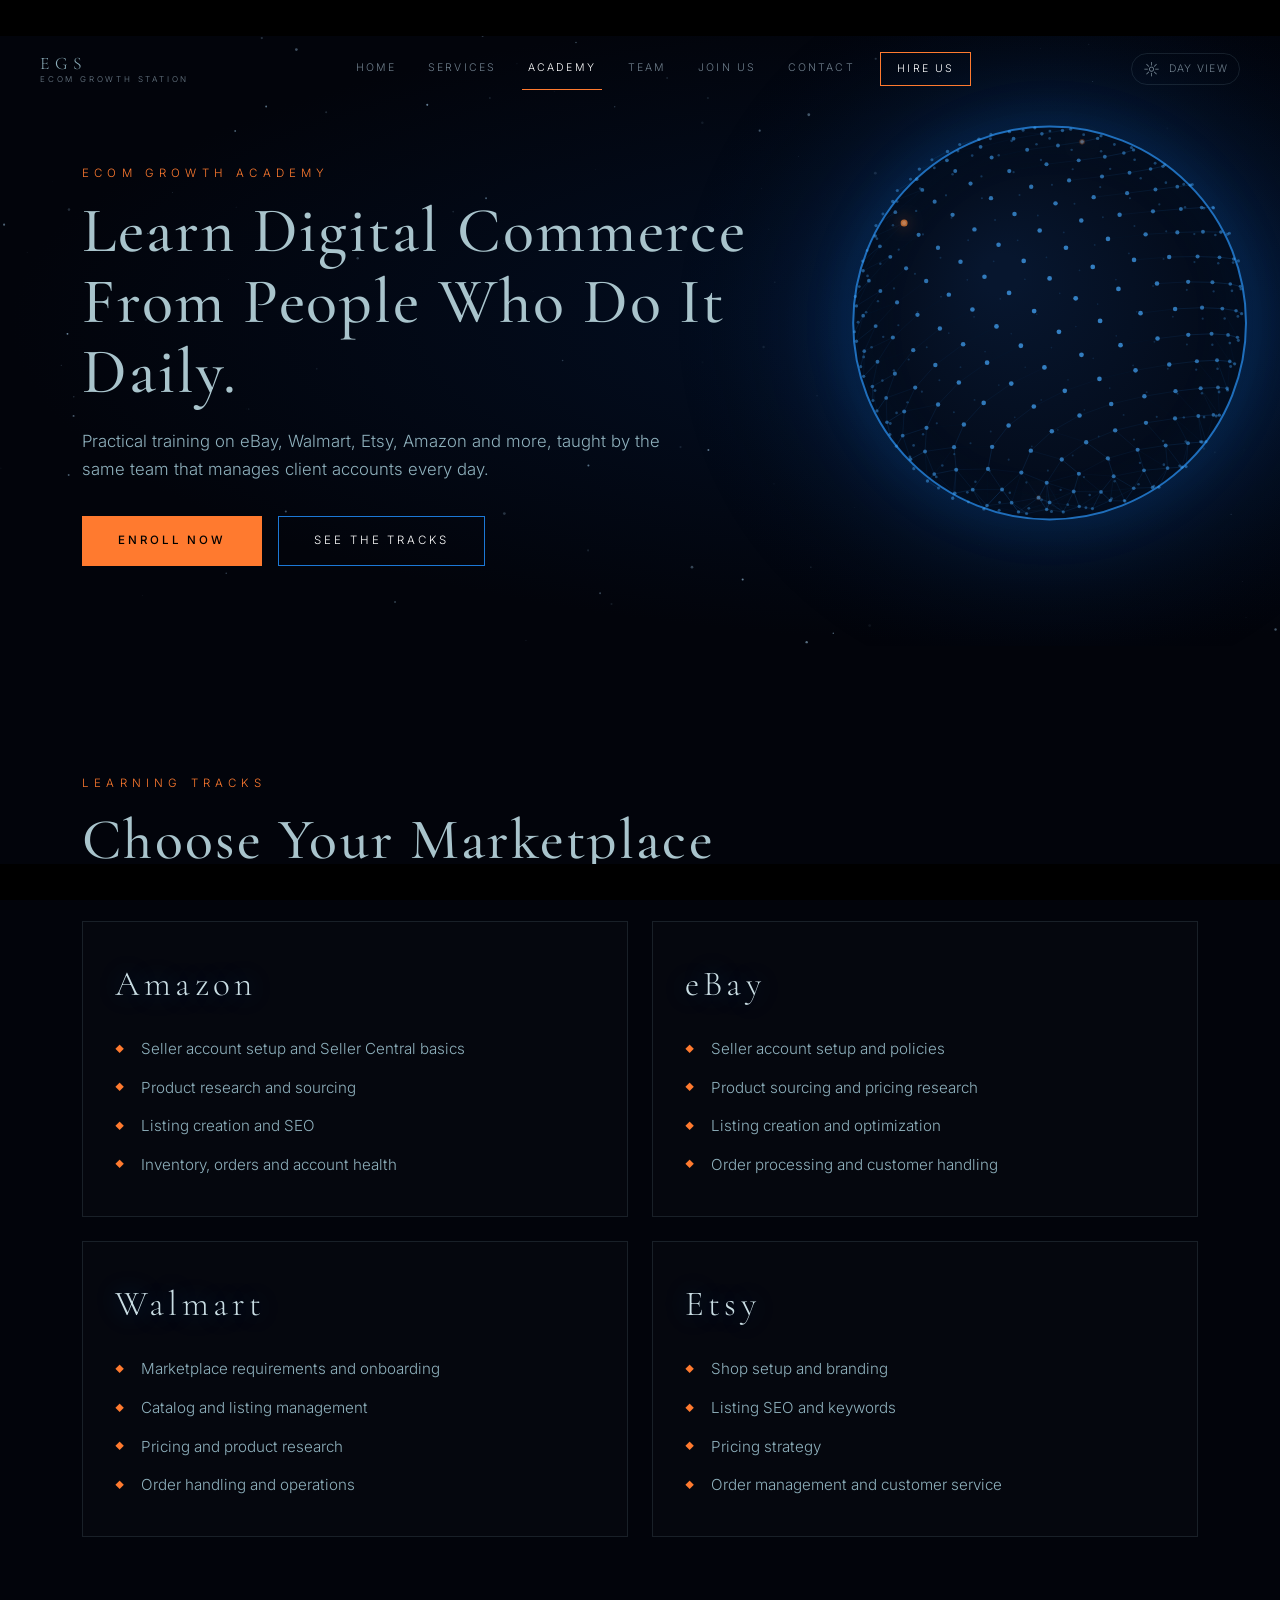
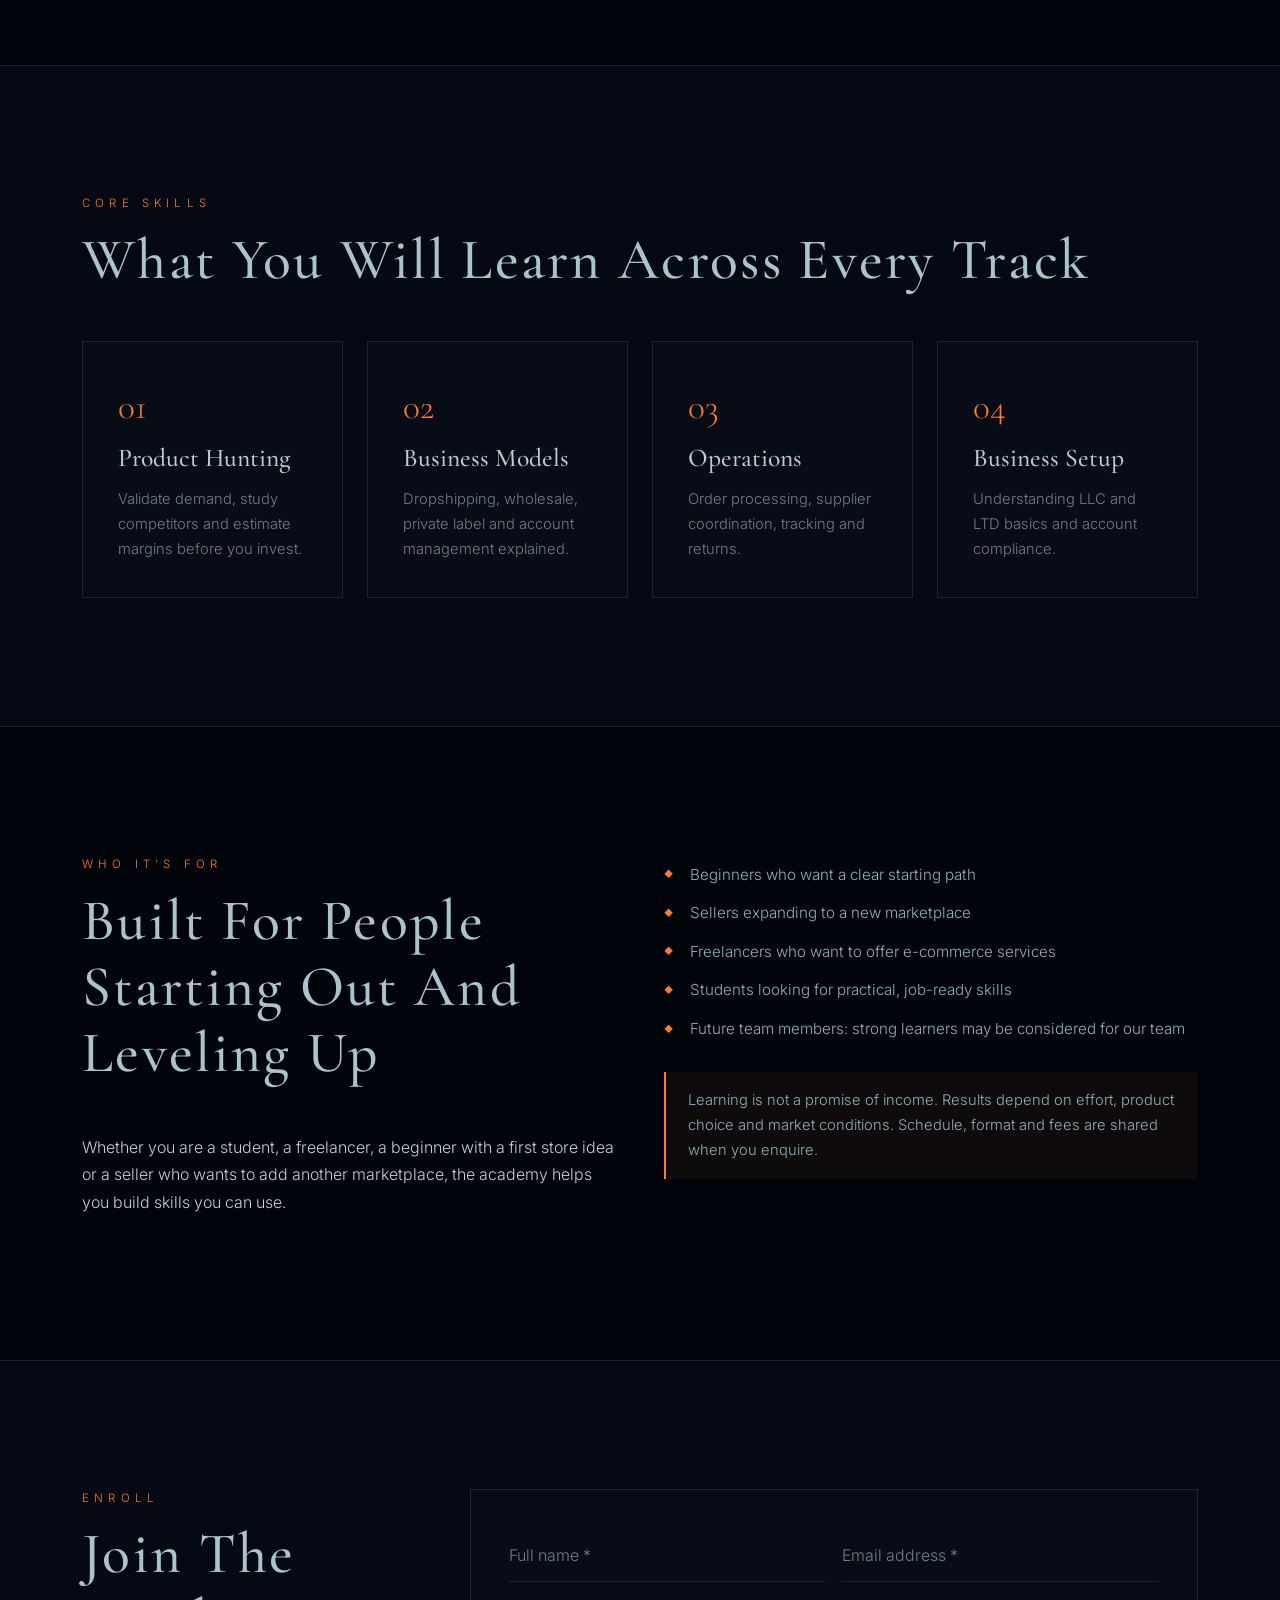
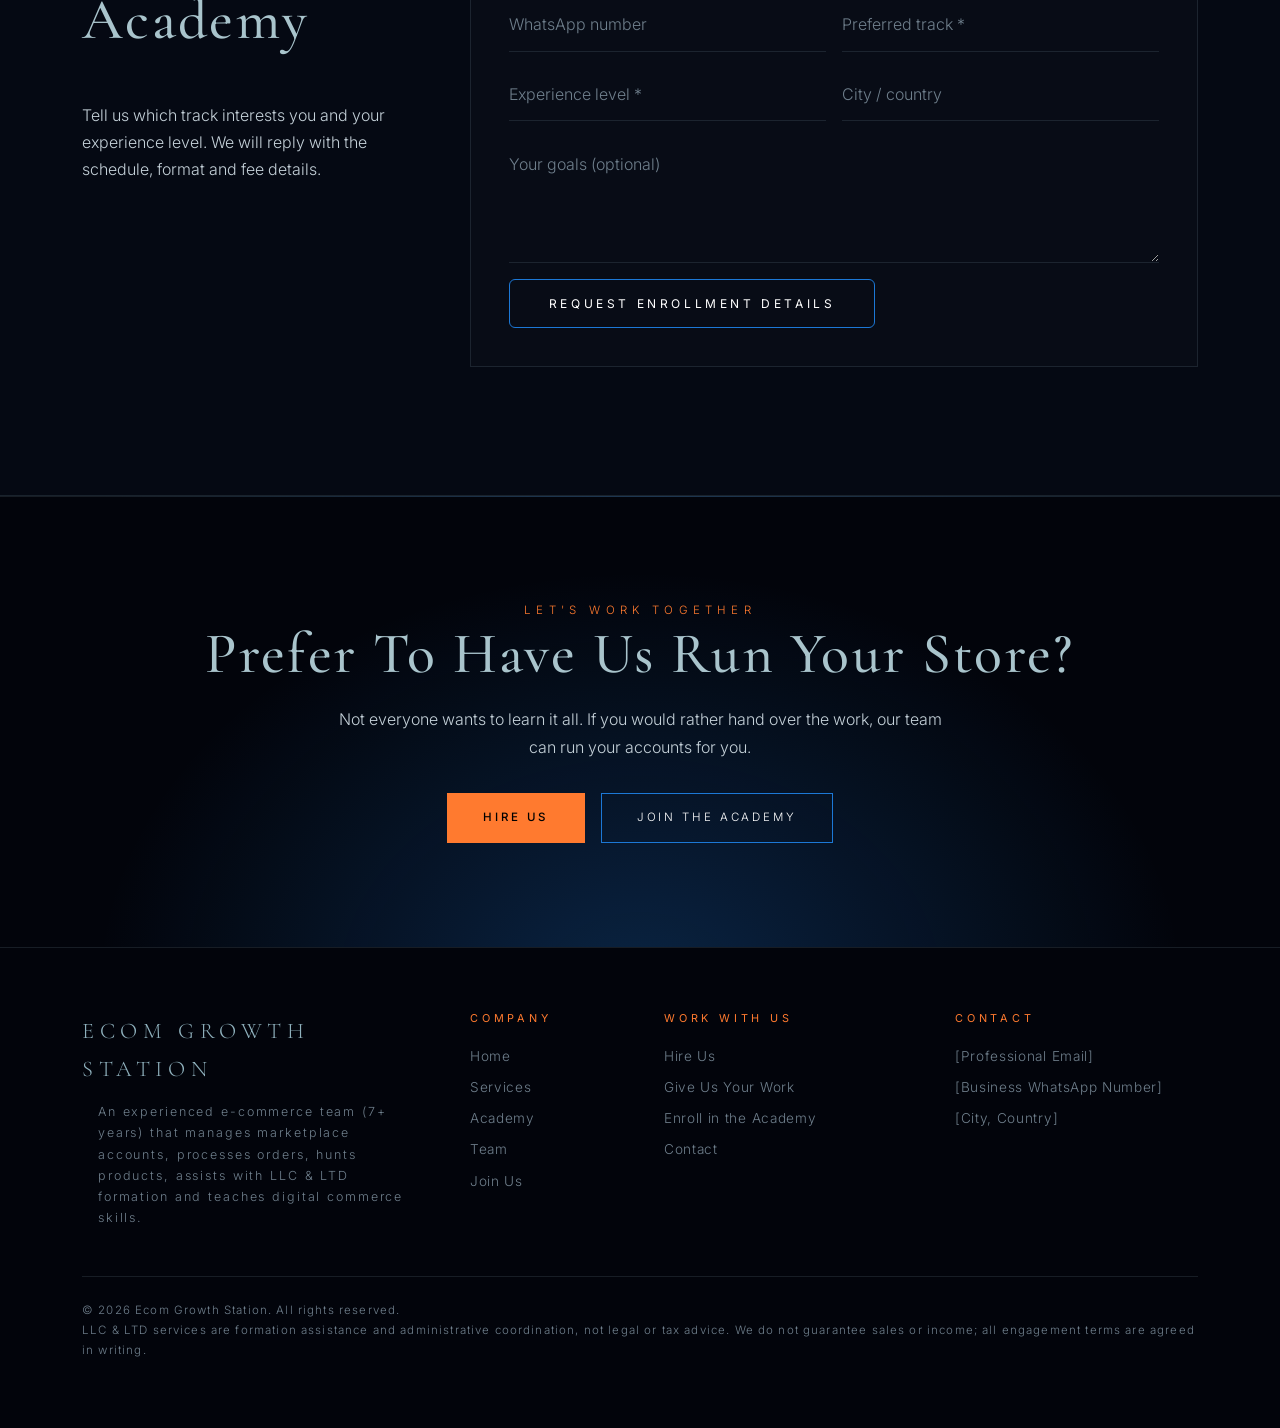
==== academy.html @ d826f60e "Initial commit Co-authored-by: Copilot <223556219+Copilot@users.noreply.github.com>" ====
<!DOCTYPE html>
<html lang="en" data-theme="dark">
<head>
  <meta charset="UTF-8">
  <meta name="viewport" content="width=device-width, initial-scale=1">
  <title>Academy | Learn E-Commerce Skills | Ecom Growth Station</title>
  <meta name="description" content="Learn digital commerce skills for Amazon, eBay, Walmart and Etsy from practitioners with 7+ years of experience.">
  <script>try{if(localStorage.getItem('egs-theme')==='light')document.documentElement.setAttribute('data-theme','light')}catch(e){}</script>
  <link rel="preconnect" href="https://fonts.googleapis.com">
  <link rel="preconnect" href="https://fonts.gstatic.com" crossorigin>
  <link href="https://fonts.googleapis.com/css2?family=Cormorant+Garamond:ital,wght@0,400;0,500;0,600;1,400&family=Inter:wght@300;400;500&display=swap" rel="stylesheet">
  <link href="vendor/bootstrap.min.css" rel="stylesheet">
  <link href="css/style.css" rel="stylesheet">
</head>
<body>
<div class="bar bar-top"></div>
<div class="bar bar-bottom"></div>
<div class="scroll-progress" id="scrollProgress"></div>
<header class="site-nav" id="siteNav">
  <a href="index.html" class="nav-logo">EGS<small>Ecom Growth Station</small></a>
  <ul class="nav-links" id="navLinks"><li><a href="index.html">Home</a></li><li><a href="services.html">Services</a></li><li><a href="academy.html" class="active">Academy</a></li><li><a href="team.html">Team</a></li><li><a href="join.html">Join Us</a></li><li><a href="contact.html">Contact</a></li><li><a href="hire.html" class="nav-cta">Hire Us</a></li></ul>
  <button class="theme-toggle" id="themeToggle" type="button" aria-pressed="false" aria-label="Switch to day view"><span class="theme-icon">&#9788;</span><span class="theme-label">Day view</span></button>
  <button class="nav-toggle" id="navToggle" type="button" aria-label="Menu"><span></span><span></span></button>
</header>
<section class="page-hero">
  <canvas id="orbCanvas" data-x="0.82" data-y="0.5"></canvas>
  <div class="container">
    <p class="eyebrow">Ecom Growth Academy</p>
    <h1>Learn Digital Commerce From People Who Do It Daily.</h1>
    <p class="lead">Practical training on eBay, Walmart, Etsy, Amazon and more, taught by the same team that manages client accounts every day.</p>
    <div class="cta-row"><a href="#enroll" class="btn-solid">Enroll Now</a><a href="#tracks" class="btn-ghost">See The Tracks</a></div>
  </div>
</section>

<section class="section" id="tracks">
  <div class="container">
    <p class="eyebrow reveal">Learning Tracks</p><h2 class="section-title reveal">Choose Your Marketplace</h2>
    <div class="row g-4">
      <div class="col-md-6 reveal"><div class="track"><div class="wordmark">Amazon</div><ul class="tick-list"><li>Seller account setup and Seller Central basics</li><li>Product research and sourcing</li><li>Listing creation and SEO</li><li>Inventory, orders and account health</li></ul></div></div>
      <div class="col-md-6 reveal"><div class="track"><div class="wordmark">eBay</div><ul class="tick-list"><li>Seller account setup and policies</li><li>Product sourcing and pricing research</li><li>Listing creation and optimization</li><li>Order processing and customer handling</li></ul></div></div>
      <div class="col-md-6 reveal"><div class="track"><div class="wordmark">Walmart</div><ul class="tick-list"><li>Marketplace requirements and onboarding</li><li>Catalog and listing management</li><li>Pricing and product research</li><li>Order handling and operations</li></ul></div></div>
      <div class="col-md-6 reveal"><div class="track"><div class="wordmark">Etsy</div><ul class="tick-list"><li>Shop setup and branding</li><li>Listing SEO and keywords</li><li>Pricing strategy</li><li>Order management and customer service</li></ul></div></div>
    </div>
  </div>
</section>

<section class="section section-alt" id="skills">
  <div class="container">
    <p class="eyebrow reveal">Core Skills</p><h2 class="section-title reveal">What You Will Learn Across Every Track</h2>
    <div class="row g-4">
      <div class="col-md-6 col-lg-3 reveal"><div class="service"><div class="num">01</div><h3>Product Hunting</h3><p>Validate demand, study competitors and estimate margins before you invest.</p></div></div>
      <div class="col-md-6 col-lg-3 reveal"><div class="service"><div class="num">02</div><h3>Business Models</h3><p>Dropshipping, wholesale, private label and account management explained.</p></div></div>
      <div class="col-md-6 col-lg-3 reveal"><div class="service"><div class="num">03</div><h3>Operations</h3><p>Order processing, supplier coordination, tracking and returns.</p></div></div>
      <div class="col-md-6 col-lg-3 reveal"><div class="service"><div class="num">04</div><h3>Business Setup</h3><p>Understanding LLC and LTD basics and account compliance.</p></div></div>
    </div>
  </div>
</section>

<section class="section" id="who">
  <div class="container">
    <div class="row g-5">
      <div class="col-lg-6 reveal">
        <p class="eyebrow">Who It's For</p>
        <h2 class="section-title">Built For People Starting Out And Leveling Up</h2>
        <p>Whether you are a student, a freelancer, a beginner with a first store idea or a seller who wants to add another marketplace, the academy helps you build skills you can use.</p>
      </div>
      <div class="col-lg-6 reveal"><ul class="tick-list"><li>Beginners who want a clear starting path</li><li>Sellers expanding to a new marketplace</li><li>Freelancers who want to offer e-commerce services</li><li>Students looking for practical, job-ready skills</li><li>Future team members: strong learners may be considered for our team</li></ul>
      <div class="callout mt-4">Learning is not a promise of income. Results depend on effort, product choice and market conditions. Schedule, format and fees are shared when you enquire.</div></div>
    </div>
  </div>
</section>

<section class="section section-alt" id="enroll">
  <div class="container">
    <div class="row g-5">
      <div class="col-lg-4 reveal">
        <p class="eyebrow">Enroll</p>
        <h2 class="section-title">Join The Academy</h2>
        <p>Tell us which track interests you and your experience level. We will reply with the schedule, format and fee details.</p>
      </div>
      <div class="col-lg-8">
        <form id="enrollForm" class="form-card reveal" data-subject="Academy enrollment enquiry" novalidate>
  <div class="row g-3"><div class="col-md-6"><input name="name" data-label="Full name" type="text" class="form-control" placeholder="Full name *" required></div><div class="col-md-6"><input name="email" data-label="Email address" type="email" class="form-control" placeholder="Email address *" required></div><div class="col-md-6"><input name="whatsapp" data-label="WhatsApp number" type="text" class="form-control" placeholder="WhatsApp number"></div><div class="col-md-6"><select name="track" data-label="Preferred track" class="form-control" required><option value="">Preferred track *</option><option>Amazon</option><option>eBay</option><option>Walmart</option><option>Etsy</option><option>Multiple marketplaces</option><option>Not sure yet</option></select></div><div class="col-md-6"><select name="level" data-label="Experience level" class="form-control" required><option value="">Experience level *</option><option>Complete beginner</option><option>Some experience</option><option>Active seller</option></select></div><div class="col-md-6"><input name="city" data-label="City / country" type="text" class="form-control" placeholder="City / country"></div><div class="col-12"><textarea name="message" data-label="Your goals (optional)" rows="4" class="form-control" placeholder="Your goals (optional)"></textarea></div>
    <div class="col-12"><button type="submit" class="btn btn-glow">Request Enrollment Details</button><span class="form-status"></span></div>
  </div>
</form>
      </div>
    </div>
  </div>
</section>
<section class="cta-band">
  <div class="container reveal">
    <p class="eyebrow">Let's Work Together</p>
    <h2 class="section-title">Prefer To Have Us Run Your Store?</h2>
    <p>Not everyone wants to learn it all. If you would rather hand over the work, our team can run your accounts for you.</p>
    <div class="cta-row"><a href="hire.html" class="btn-solid">Hire Us</a><a href="academy.html" class="btn-ghost">Join the Academy</a></div>
  </div>
</section>
<footer class="site-footer">
  <div class="container">
    <div class="row g-5">
      <div class="col-lg-4">
        <div class="footer-brand">Ecom Growth Station</div>
        <p>An experienced e-commerce team (7+ years) that manages marketplace accounts, processes orders, hunts products, assists with LLC &amp; LTD formation and teaches digital commerce skills.</p>
      </div>
      <div class="col-6 col-lg-2"><h5>Company</h5><ul>
        <li><a href="index.html">Home</a></li><li><a href="services.html">Services</a></li><li><a href="academy.html">Academy</a></li><li><a href="team.html">Team</a></li><li><a href="join.html">Join Us</a></li></ul></div>
      <div class="col-6 col-lg-3"><h5>Work With Us</h5><ul>
        <li><a href="hire.html">Hire Us</a></li><li><a href="hire.html#task">Give Us Your Work</a></li><li><a href="academy.html#enroll">Enroll in the Academy</a></li><li><a href="contact.html">Contact</a></li></ul></div>
      <div class="col-lg-3"><h5>Contact</h5><ul>
        <li>[Professional Email]</li><li>[Business WhatsApp Number]</li><li>[City, Country]</li></ul></div>
    </div>
    <div class="footer-bottom">&copy; <span class="js-year"></span> Ecom Growth Station. All rights reserved.<br>
    LLC &amp; LTD services are formation assistance and administrative coordination, not legal or tax advice. We do not guarantee sales or income; all engagement terms are agreed in writing.</div>
  </div>
</footer>
<script src="vendor/bootstrap.bundle.min.js"></script>
<script src="js/main.js"></script>
</body>
</html>
---- css/style.css ----
:root{
  --bg:#02040b;
  --bg-alt:#050913;
  --ink:#8fb1bd;
  --ink-soft:#6f7f8c;
  --text:#c4d0d8;
  --blue:#1c78d6;
  --blue-glow:rgba(28,120,214,.45);
  --ember:#ff7a2f;
  --line:rgba(143,177,189,.15);
  --serif:'Cormorant Garamond','Times New Roman',serif;
  --sans:'Inter',system-ui,sans-serif;
}
*{box-sizing:border-box}
html{scroll-behavior:smooth}
body{background:var(--bg);color:var(--text);font-family:var(--sans);font-weight:300;line-height:1.7;overflow-x:hidden}
a{color:inherit;text-decoration:none}
::selection{background:var(--blue);color:#fff}

/* Letterbox bars */
.bar{position:fixed;left:0;right:0;height:4vh;min-height:24px;background:#000;z-index:1030;pointer-events:none}
.bar-top{top:0}.bar-bottom{bottom:0}
.scroll-progress{position:fixed;top:0;left:0;height:2px;width:0;background:linear-gradient(90deg,var(--blue),var(--ember));z-index:1040}

/* Nav */
.site-nav{position:fixed;top:4vh;left:0;right:0;z-index:1035;display:flex;justify-content:space-between;align-items:center;padding:1rem 2.5rem;transition:background .4s,backdrop-filter .4s}
.site-nav.scrolled{background:rgba(2,4,11,.75);backdrop-filter:blur(10px)}
.nav-logo{font-family:var(--serif);letter-spacing:.5em;color:var(--ink);font-size:1.1rem}
.theme-toggle{display:flex;align-items:center;gap:.45rem;background:transparent;border:1px solid var(--line);color:var(--ink-soft);padding:.4rem .7rem;border-radius:2rem;font:inherit;font-size:.65rem;letter-spacing:.12em;text-transform:uppercase;transition:.3s}
.theme-toggle:hover{border-color:var(--ember);color:#fff}
.theme-icon{font-size:1rem;line-height:1}
.nav-links{display:flex;gap:2.2rem;list-style:none;margin:0;padding:0}
.nav-links a{display:block;padding:.45rem .65rem;font-size:.72rem;letter-spacing:.3em;text-transform:uppercase;color:var(--ink-soft);transition:color .3s;position:relative}
.nav-links a::after{content:"";position:absolute;left:0;bottom:-6px;height:1px;width:0;background:var(--ember);transition:width .3s}
.nav-links a:hover,.nav-links a.active{color:#fff}
.nav-links a:hover::after,.nav-links a.active::after{width:100%}
.nav-toggle{display:none;background:none;border:0;width:32px;height:20px;position:relative}
.nav-toggle span{position:absolute;left:0;right:0;height:1px;background:var(--ink);transition:.3s}
.nav-toggle span:first-child{top:6px}.nav-toggle span:last-child{top:13px}
.nav-toggle.open span:first-child{top:9px;transform:rotate(45deg)}
.nav-toggle.open span:last-child{top:9px;transform:rotate(-45deg)}

/* Hero */
.hero{position:relative;height:100vh;min-height:620px;display:flex;align-items:center;justify-content:center;overflow:hidden;background:radial-gradient(ellipse at 50% 55%,#031026 0%,var(--bg) 70%)}
#orbCanvas{position:absolute;inset:0;width:100%;height:100%}
.hero-text{position:relative;text-align:center;z-index:2;padding:0 1rem;pointer-events:none}
.hero-name{font-family:var(--serif);font-weight:500;font-size:clamp(1.5rem,4.6vw,4.2rem);letter-spacing:.3em;margin:0 -.3em 0 0;text-transform:uppercase;color:#7fa3ae;text-shadow:0 0 30px rgba(120,180,200,.35);opacity:0;animation:fadeUp 1.8s .4s forwards}
.hero-sub{margin-top:1rem;font-size:clamp(.55rem,1vw,.85rem);letter-spacing:.5em;text-transform:uppercase;color:var(--ink-soft);opacity:0;animation:fadeUp 1.8s .9s forwards}
.hero-sub i{font-style:normal;margin:0 1em;color:#4a5865}
.hero-tag{margin-top:1.4rem;font-family:var(--serif);font-style:italic;font-size:clamp(1rem,1.8vw,1.45rem);color:var(--ink);opacity:0;animation:fadeUp 1.8s 1.1s forwards}
.hero-menu{position:absolute;bottom:calc(4vh + 3.2rem);left:0;right:0;z-index:2;display:flex;justify-content:center;gap:clamp(1.2rem,6vw,6.5rem);list-style:none;padding:0;margin:0;opacity:0;animation:fadeUp 1.8s 1.4s forwards}
.hero-menu a{font-size:.8rem;letter-spacing:.28em;text-transform:uppercase;color:#7c8791;transition:color .3s,text-shadow .3s}
.hero-menu a:hover{color:#fff;text-shadow:0 0 14px var(--blue)}
.scroll-hint{position:absolute;bottom:calc(4vh + .8rem);left:50%;transform:translateX(-50%);z-index:2;width:22px;height:36px;border:1px solid var(--ink-soft);border-radius:12px}
.scroll-hint span{position:absolute;left:50%;top:7px;width:3px;height:7px;margin-left:-1.5px;background:var(--ember);border-radius:2px;animation:wheel 1.8s infinite}
@keyframes wheel{0%{opacity:1;transform:translateY(0)}100%{opacity:0;transform:translateY(14px)}}
@keyframes fadeUp{from{opacity:0;transform:translateY(18px)}to{opacity:1;transform:none}}

/* Marquee */
.marquee{overflow:hidden;border-top:1px solid var(--line);border-bottom:1px solid var(--line);padding:1.1rem 0;background:var(--bg-alt)}
.marquee-track{display:flex;width:max-content;gap:2.5rem;animation:scrollx 32s linear infinite;font-family:var(--serif);font-size:1.5rem;letter-spacing:.3em;text-transform:uppercase;color:var(--ink-soft);white-space:nowrap}
.marquee-track i{font-style:normal;color:var(--ember);font-size:.8rem;align-self:center}
@keyframes scrollx{to{transform:translateX(-33.333%)}}

/* Sections */
.section{padding:8rem 0;position:relative}
.section-alt{background:var(--bg-alt);border-top:1px solid var(--line);border-bottom:1px solid var(--line)}
.eyebrow{font-size:.72rem;letter-spacing:.45em;text-transform:uppercase;color:var(--ember);margin-bottom:.8rem}
.section-title{font-family:var(--serif);font-weight:500;font-size:clamp(2rem,4.5vw,3.6rem);color:#a9c4cc;margin-bottom:3rem;letter-spacing:.04em;line-height:1.15}
.lead-text{font-family:var(--serif);font-size:1.6rem;color:#b9ced5;line-height:1.4;margin-bottom:1.2rem}
.note{margin-top:2.5rem;font-size:.82rem;color:var(--ink-soft);max-width:760px}

/* Reveal */
.reveal{opacity:0;transform:translateY(30px);transition:opacity .9s ease,transform .9s ease}
.reveal.in{opacity:1;transform:none}

/* Filters */
.filters{display:flex;flex-wrap:wrap;gap:.6rem 1.6rem;margin-bottom:2.5rem}
.filter{background:none;border:0;border-bottom:1px solid transparent;color:var(--ink-soft);font-size:.75rem;letter-spacing:.3em;text-transform:uppercase;padding:.3rem 0;transition:.3s}
.filter:hover{color:#fff}
.filter.active{color:#fff;border-color:var(--ember)}

/* Work cards */
.work-item{transition:opacity .4s,transform .4s}
.work-item.hide{display:none}
.card-work{cursor:pointer;position:relative;border:1px solid var(--line);overflow:hidden;background:#04070f;transition:transform .4s,box-shadow .4s,border-color .4s}
.card-work:hover{transform:translateY(-6px);border-color:rgba(28,120,214,.5);box-shadow:0 18px 50px -12px var(--blue-glow)}
.thumb{aspect-ratio:16/10;position:relative;transition:transform .8s}
.card-work:hover .thumb{transform:scale(1.06)}
.thumb::after{content:"";position:absolute;inset:0;background:linear-gradient(to top,rgba(2,4,11,.85),transparent 55%)}
.t1{background:radial-gradient(circle at 30% 30%,#ff7a2f,transparent 40%),radial-gradient(circle at 75% 70%,#1c78d6,transparent 50%),#050913}
.t2{background:conic-gradient(from 200deg at 50% 50%,#0b1d3a,#6fa8c7,#0b1d3a,#1c78d6,#0b1d3a)}
.t3{background:linear-gradient(180deg,#0a1530 0%,#1a3a5c 45%,#ff7a2f 46%,#2b1408 60%,#02040b 100%)}
.t4{background:linear-gradient(135deg,#1c78d6,#7a2cff 55%,#ff7a2f)}
.t5{background:radial-gradient(circle at 50% 60%,#ffb347,#ff5e1a 30%,transparent 55%),#0a0f1c}
.t6{background:linear-gradient(120deg,#02040b,#0f3b66 50%,#02040b),#000}
.play{position:absolute;z-index:2;top:50%;left:50%;width:54px;height:54px;margin:-27px 0 0 -27px;border:1px solid rgba(255,255,255,.6);border-radius:50%;opacity:0;transform:scale(.7);transition:.4s}
.play::after{content:"+";position:absolute;inset:0;display:flex;align-items:center;justify-content:center;color:#fff;font-size:1.6rem;font-weight:200}
.card-work:hover .play{opacity:1;transform:none}
.meta{position:absolute;z-index:3;left:0;right:0;bottom:0;padding:1.2rem 1.4rem}
.meta h3{font-family:var(--serif);font-size:1.5rem;color:#fff;margin:0}
.meta span{font-size:.68rem;letter-spacing:.3em;text-transform:uppercase;color:var(--ink)}

/* Services */
.service{padding:2.2rem;border:1px solid var(--line);height:100%;transition:.4s;background:rgba(255,255,255,.01)}
.service:hover{border-color:rgba(28,120,214,.5);background:rgba(28,120,214,.05);transform:translateY(-4px)}
.service .num{font-family:var(--serif);font-size:2.2rem;color:var(--ember)}
.service h3{font-family:var(--serif);font-size:1.6rem;color:#b9ced5;margin:.4rem 0 .8rem}
.service p{color:var(--ink-soft);font-size:.92rem;margin:0}
.tools{margin-top:5rem}
.chips{display:flex;flex-wrap:wrap;gap:.7rem}
.chips span{border:1px solid var(--line);padding:.55rem 1.3rem;font-size:.75rem;letter-spacing:.15em;color:var(--ink);border-radius:30px;transition:.3s}
.chips span:hover{border-color:var(--ember);color:#fff}

/* Platforms & models */
.platform{padding:2rem;border:1px solid var(--line);height:100%;transition:.4s;background:rgba(255,255,255,.01);text-align:center}
.platform:hover{border-color:rgba(255,122,47,.5);transform:translateY(-4px);box-shadow:0 18px 50px -16px rgba(255,122,47,.35)}
.wordmark{font-family:var(--serif);font-size:2.2rem;letter-spacing:.12em;color:#c9dde3;margin-bottom:.8rem;text-shadow:0 0 24px rgba(28,120,214,.4)}
.platform p,.model p{color:var(--ink-soft);font-size:.9rem;margin:0}
.model{padding:1.6rem 0;border-top:1px solid var(--line);height:100%}
.model h4{font-family:var(--serif);font-size:1.4rem;color:#b9ced5}

/* Process */
.step{position:relative;padding:2rem 1.6rem 1.6rem;border-left:1px solid var(--line);height:100%}
.step-num{font-family:var(--serif);font-size:3.2rem;color:var(--ember);line-height:1;display:block;margin-bottom:.6rem}
.step h3{font-family:var(--serif);font-size:1.5rem;color:#b9ced5}
.step p{color:var(--ink-soft);font-size:.9rem;margin:0}

/* Testimonials */
.quote{margin:0;padding:2rem;border:1px solid var(--line);height:100%}
.quote p{font-family:var(--serif);font-size:1.3rem;color:#b9ced5;line-height:1.5}
.quote footer{font-size:.75rem;letter-spacing:.15em;color:var(--ink-soft)}
.quote footer span{display:block;color:var(--ember);text-transform:uppercase;letter-spacing:.3em;font-size:.65rem;margin-top:.3rem}

/* About */
.portrait{aspect-ratio:4/5;max-width:380px;border:1px solid var(--line);background:radial-gradient(circle at 50% 40%,#0d3a6e,#02040b 70%);display:flex;align-items:center;justify-content:center;position:relative;margin:0 auto}
.portrait::before{content:"";position:absolute;inset:-12px 12px 12px -12px;border:1px solid rgba(255,122,47,.4);z-index:-1}
.portrait span{font-family:var(--serif);font-size:6rem;letter-spacing:.2em;color:#7fa3ae;text-shadow:0 0 30px var(--blue-glow)}
.stats{margin-top:2.5rem}
.stats strong{display:block;font-family:var(--serif);font-size:3rem;color:#fff;font-weight:500;line-height:1}
.stats strong::after{content:"+";color:var(--ember)}
.stats span{font-size:.62rem;letter-spacing:.25em;text-transform:uppercase;color:var(--ink-soft)}

/* Contact */
.contact-list{list-style:none;padding:0;margin:2rem 0 0}
.contact-list li{padding:.9rem 0;border-bottom:1px solid var(--line);display:flex;justify-content:space-between;gap:1rem}
.contact-list span{font-size:.7rem;letter-spacing:.3em;text-transform:uppercase;color:var(--ink-soft)}
.contact-list a{color:var(--text);transition:color .3s}
.contact-list a:hover{color:var(--ember)}
.form-control{background:transparent;border:0;border-bottom:1px solid var(--line);border-radius:0;color:#fff;padding:.9rem 0;font-weight:300}
.form-control:focus{background:transparent;color:#fff;box-shadow:none;border-color:var(--blue)}
.form-control::placeholder{color:var(--ink-soft)}
select.form-control option{background:#050913;color:#fff}
.form-control.is-invalid{border-color:#e5484d;background-image:none}
.btn-glow{background:transparent;border:1px solid var(--blue);color:#fff;padding:.9rem 2.4rem;letter-spacing:.3em;text-transform:uppercase;font-size:.75rem;transition:.4s}
.btn-glow:hover{background:var(--blue);box-shadow:0 0 30px var(--blue-glow);color:#fff}
.form-status{margin-left:1.2rem;font-size:.85rem;color:var(--ink)}

.site-footer{padding:3rem 0 calc(4vh + 2rem);text-align:center;border-top:1px solid var(--line);color:var(--ink-soft);font-size:.78rem;letter-spacing:.15em}
.site-footer p{margin:0 auto;padding:0 1rem}

/* Modal */
.modal-content{background:#050913;border:1px solid var(--line);color:var(--text)}
.modal-title{font-family:var(--serif);font-size:1.8rem;color:#fff}
.modal-visual{aspect-ratio:16/9;margin-bottom:1.2rem;border:1px solid var(--line)}
.modal-cat{font-size:.7rem;letter-spacing:.3em;text-transform:uppercase;color:var(--ember)}

/* Responsive */
@media (max-width:1099px){
  .site-nav{padding:1rem 1.4rem}
  .nav-toggle{display:block}
  .nav-links{position:fixed;inset:0;background:rgba(2,4,11,.97);flex-direction:column;justify-content:center;align-items:center;gap:2rem;opacity:0;pointer-events:none;transition:opacity .4s}
  .nav-links.open{opacity:1;pointer-events:auto}
  .nav-links a{font-size:1rem}
  .nav-toggle{z-index:2}
  .hero-menu{flex-wrap:wrap;gap:1rem 1.8rem;padding:0 1rem}
  .hero-sub{letter-spacing:.25em;line-height:2}
  .hero-sub i{margin:0 .4em}
  .section{padding:5.5rem 0}
}
@media (prefers-reduced-motion:reduce){
  *{animation-duration:.01ms!important;transition-duration:.01ms!important}
  .reveal{opacity:1;transform:none}
}

/* Day view: the alternate neumorphic design remains opt-in while night stays default. */
[data-theme="light"]{
  --bg:#e4e8ef;
  --bg-alt:#e4e8ef;
  --ink:#2f3a56;
  --ink-soft:#7d889f;
  --text:#4b566e;
  --blue:#4f6bed;
  --blue-glow:rgba(79,107,237,.25);
  --ember:#ff8a5c;
  --line:transparent;
  --sh-dark:#bcc3d1;
  --sh-light:#fff;
  --raised:8px 8px 18px var(--sh-dark),-8px -8px 18px var(--sh-light);
  --raised-sm:5px 5px 11px var(--sh-dark),-5px -5px 11px var(--sh-light);
  --inset:inset 6px 6px 12px var(--sh-dark),inset -6px -6px 12px var(--sh-light);
  --inset-sm:inset 3px 3px 7px var(--sh-dark),inset -3px -3px 7px var(--sh-light);
}
[data-theme="light"] body,
[data-theme="light"] .section,
[data-theme="light"] .section-alt,
[data-theme="light"] .marquee{background:var(--bg);color:var(--text)}
[data-theme="light"] .marquee{border:0;box-shadow:var(--inset-sm)}
[data-theme="light"] .bar{display:none}
[data-theme="light"] .site-nav{top:16px;left:50%;width:min(980px,calc(100% - 28px));transform:translateX(-50%);padding:.7rem 1.4rem;border-radius:60px;background:var(--bg);box-shadow:var(--raised-sm)}
[data-theme="light"] .site-nav.scrolled{background:var(--bg);backdrop-filter:none}
[data-theme="light"] .theme-toggle{border:0;box-shadow:var(--raised-sm);color:var(--blue)}
[data-theme="light"] .theme-toggle:hover{color:var(--ink)}
[data-theme="light"] .nav-links{gap:.5rem}
[data-theme="light"] .nav-links a{padding:.65rem 1.1rem;border-radius:30px}
[data-theme="light"] .nav-links a:hover{color:var(--ink);box-shadow:var(--raised-sm)}
[data-theme="light"] .nav-links a.active{color:var(--blue);box-shadow:var(--inset-sm)}
[data-theme="light"] .hero{background:var(--bg)}
[data-theme="light"] #orbCanvas{opacity:1;filter:none}
[data-theme="light"] .hero-name{color:var(--ink);text-shadow:3px 3px 6px rgba(188,195,209,.9),-3px -3px 6px #fff}
[data-theme="light"] .hero-sub,
[data-theme="light"] .hero-tag{color:var(--ink-soft)}
[data-theme="light"] .hero-menu a{color:var(--text);padding:.8rem 1.6rem;border-radius:40px;background:var(--bg);box-shadow:var(--raised-sm)}
[data-theme="light"] .hero-menu a:hover{color:var(--blue);text-shadow:none}
[data-theme="light"] .scroll-hint{background:var(--bg);box-shadow:var(--inset-sm);border:0}
[data-theme="light"] .eyebrow{color:var(--blue);padding:.45rem 1.2rem;border-radius:30px;box-shadow:var(--inset-sm);display:inline-block}
[data-theme="light"] .section-title,
[data-theme="light"] .lead-text,
[data-theme="light"] .wordmark,
[data-theme="light"] .model h4,
[data-theme="light"] .step h3,
[data-theme="light"] .quote p{color:var(--ink);text-shadow:none}
[data-theme="light"] .filter{padding:.7rem 1.5rem;border:0;border-radius:30px;background:var(--bg);box-shadow:var(--raised-sm);color:var(--ink-soft)}
[data-theme="light"] .filter.active{color:var(--blue);box-shadow:var(--inset-sm)}
[data-theme="light"] .card-work,
[data-theme="light"] .service,
[data-theme="light"] .platform,
[data-theme="light"] .quote{padding:16px;border:0;border-radius:26px;background:var(--bg);box-shadow:var(--raised)}
[data-theme="light"] .service,
[data-theme="light"] .platform,
[data-theme="light"] .quote{padding:2rem}
[data-theme="light"] .card-work:hover,
[data-theme="light"] .service:hover,
[data-theme="light"] .platform:hover{border:0;box-shadow:var(--raised);transform:translateY(-5px);background:var(--bg)}
[data-theme="light"] .model,
[data-theme="light"] .step{border:0;padding:1.6rem;border-radius:22px;box-shadow:var(--inset-sm)}
[data-theme="light"] .thumb{border-radius:18px;box-shadow:var(--inset-sm)}
[data-theme="light"] .t1{background:linear-gradient(135deg,#c9d2f7,#8ea1f0)}
[data-theme="light"] .t2{background:linear-gradient(135deg,#dfe4ee,#aab6d4)}
[data-theme="light"] .t3{background:linear-gradient(180deg,#bcc9f2 0%,#8ea1f0 55%,#f0b79d 56%,#d98f72 100%)}
[data-theme="light"] .t4{background:linear-gradient(135deg,#8ea1f0,#4f6bed)}
[data-theme="light"] .t5{background:radial-gradient(circle at 50% 60%,#ffc9ae,#ff8a5c 38%,#d7dcf0 70%)}
[data-theme="light"] .t6{background:linear-gradient(120deg,#d7dcf0,#6f86ef 60%,#4f6bed)}
[data-theme="light"] .thumb::after{background:none}
[data-theme="light"] .play{background:var(--bg);box-shadow:var(--raised-sm);border:0}
[data-theme="light"] .play::after{color:var(--blue)}
[data-theme="light"] .meta{position:static;display:flex;justify-content:space-between;align-items:center;gap:.6rem;flex-wrap:wrap;padding:1.1rem .5rem .3rem}
[data-theme="light"] .meta h3,
[data-theme="light"] .service h3,
[data-theme="light"] .modal-title{color:var(--ink)}
[data-theme="light"] .meta h3{font-size:1.45rem;font-weight:600;line-height:1.15;flex:1 1 10rem}
[data-theme="light"] .meta span{font-size:.66rem;font-weight:500;letter-spacing:.22em;color:var(--ink-soft);line-height:1.3}
[data-theme="light"] .service p,
[data-theme="light"] .contact-list a{color:var(--text)}
[data-theme="light"] .service .num,
[data-theme="light"] .modal-cat,
[data-theme="light"] .step-num{color:var(--blue)}
[data-theme="light"] .chips span{padding:.6rem 1.3rem;background:var(--bg);box-shadow:var(--raised-sm);border:0;color:var(--text)}
[data-theme="light"] .portrait,
[data-theme="light"] #contactForm{background:var(--bg);border:0;border-radius:26px;box-shadow:var(--inset)}
[data-theme="light"] #contactForm{padding:1.6rem!important}
[data-theme="light"] .portrait{padding:18px}
[data-theme="light"] .portrait::before{inset:18px;border:0;border-radius:18px;box-shadow:var(--inset)}
[data-theme="light"] .portrait span,
[data-theme="light"] .stats strong{color:var(--ink);text-shadow:3px 3px 6px rgba(188,195,209,.9),-3px -3px 6px #fff}
[data-theme="light"] .stats>div>div,
[data-theme="light"] .stats>div{padding:1.1rem .3rem}
[data-theme="light"] .contact-list li{padding:1rem 1.3rem;margin-bottom:1.1rem;border:0;border-radius:18px;background:var(--bg);box-shadow:var(--inset-sm)}
[data-theme="light"] .form-control{background:var(--bg);border:0;border-radius:16px;color:var(--ink);padding:.95rem 1.2rem;box-shadow:var(--inset-sm)}
[data-theme="light"] .form-control:focus{background:var(--bg);color:var(--ink);box-shadow:var(--inset),0 0 0 2px rgba(79,107,237,.35)}
[data-theme="light"] select.form-control option{background:#e4e8ef;color:#2f3a56}
[data-theme="light"] .btn-glow{background:var(--bg);border:0;color:var(--blue);border-radius:40px;box-shadow:var(--raised-sm)}
[data-theme="light"] .site-footer{padding:2.6rem 0 3rem;background:var(--bg);border:0;color:var(--ink-soft)}
[data-theme="light"] .site-footer p{padding:.7rem 1.8rem;border-radius:30px;box-shadow:var(--inset-sm);display:inline-block}
[data-theme="light"] .modal-content{background:var(--bg);color:var(--text);border:0;border-radius:26px;box-shadow:var(--raised)}
[data-theme="light"] .modal-visual{border:0;border-radius:18px;box-shadow:var(--inset-sm)}
[data-theme="light"] .btn-close-white{filter:none}
[data-theme="light"] .modal-backdrop.show{opacity:.45}

@media (max-width:1099px){
  .theme-toggle{margin-left:auto;margin-right:.7rem}
  .site-nav{padding:.8rem 1rem}
  .nav-logo,.theme-toggle,.nav-toggle{position:relative;z-index:2}
  .theme-toggle{flex-shrink:0}
  .theme-label{display:none}
  .nav-links{z-index:1;visibility:hidden;padding:5rem 1.5rem 2rem;gap:1.5rem;row-gap:1.5rem}
  .nav-links.open{visibility:visible}
  .nav-links li{display:block;flex:0 0 auto;margin:0}
  .nav-links a{display:block;position:static;width:max-content;color:var(--ink);font-size:1rem;line-height:1.2;letter-spacing:.24em;padding:.65rem 2rem}
  [data-theme="light"] .site-nav{left:14px;right:14px;width:auto;transform:none}
  [data-theme="light"] .nav-links{gap:1.5rem;row-gap:1.5rem;border-radius:0;background:var(--bg)}
  [data-theme="light"] .nav-links a{box-shadow:var(--raised-sm)}
}

/* ===== Ecom Growth Station additions ===== */
.nav-links{gap:1.2rem}
.nav-links a{font-size:.66rem;letter-spacing:.2em;padding:.45rem .4rem}
.nav-links a.nav-cta{border:1px solid var(--ember);padding:.45rem 1rem;color:#fff}
.nav-links a.nav-cta::after{display:none}
.nav-links a.nav-cta:hover{background:var(--ember);color:#000}
.nav-logo{letter-spacing:.35em;display:flex;flex-direction:column;line-height:1.1}
.nav-logo small{font-family:var(--sans);font-size:.5rem;letter-spacing:.35em;color:var(--ink-soft);text-transform:uppercase;margin-top:2px}
.hero-name{font-size:clamp(1.5rem,4.6vw,4.2rem);letter-spacing:.26em;margin-right:-.26em}

.btn-solid{display:inline-block;background:var(--ember);color:#000;border:1px solid var(--ember);padding:.9rem 2.2rem;letter-spacing:.25em;text-transform:uppercase;font-size:.72rem;font-weight:500;transition:.4s}
.btn-solid:hover{background:transparent;color:#fff;box-shadow:0 0 30px rgba(255,122,47,.35)}
.btn-ghost{display:inline-block;background:transparent;color:#fff;border:1px solid var(--blue);padding:.9rem 2.2rem;letter-spacing:.25em;text-transform:uppercase;font-size:.72rem;transition:.4s}
.btn-ghost:hover{background:var(--blue);box-shadow:0 0 30px var(--blue-glow);color:#fff}
.cta-row{display:flex;flex-wrap:wrap;gap:1rem;margin-top:2rem}

/* Inner page hero */
.page-hero{position:relative;min-height:62vh;padding:calc(4vh + 8rem) 0 5rem;display:flex;align-items:center;overflow:hidden;background:radial-gradient(ellipse at 80% 50%,#031026 0%,var(--bg) 70%)}
.page-hero canvas{position:absolute;inset:0;width:100%;height:100%}
.page-hero .container{position:relative;z-index:2}
.page-hero h1{font-family:var(--serif);font-weight:500;font-size:clamp(2.2rem,5vw,4.2rem);color:#a9c4cc;max-width:760px;line-height:1.1;letter-spacing:.03em;margin-bottom:1.2rem}
.page-hero .lead{max-width:600px;color:var(--ink);font-size:1.05rem}
@media (max-width:767px){.page-hero canvas{opacity:.3}}

/* Feature block */
.feature{border:1px solid var(--line);padding:3rem;background:linear-gradient(135deg,rgba(28,120,214,.09),transparent 60%)}
.tick-list{list-style:none;padding:0;margin:0}
.tick-list li{padding:.4rem 0 .4rem 1.6rem;position:relative;color:var(--ink);font-size:.95rem}
.tick-list li::before{content:"◆";position:absolute;left:0;top:.75rem;color:var(--ember);font-size:.55rem}
.badge-main{display:inline-block;font-size:.62rem;letter-spacing:.3em;text-transform:uppercase;color:#000;background:var(--ember);padding:.25rem .8rem;margin-bottom:1rem}

/* Link cards */
a.service{display:block;color:inherit}
.service .arrow{display:inline-block;margin-top:1.2rem;font-size:.7rem;letter-spacing:.3em;text-transform:uppercase;color:var(--ember)}
.service .arrow::after{content:" →";transition:margin .3s}
.service:hover .arrow::after{margin-left:.5rem}

/* Tracks, team, forms */
.track{padding:2rem;border:1px solid var(--line);height:100%;transition:.4s;background:rgba(255,255,255,.01)}
.track:hover{border-color:rgba(255,122,47,.5);transform:translateY(-4px)}
.track .wordmark{margin-bottom:1rem}
.member{padding:2rem;border:1px solid var(--line);text-align:center;height:100%}
.avatar{width:96px;height:96px;border-radius:50%;margin:0 auto 1.2rem;display:flex;align-items:center;justify-content:center;font-family:var(--serif);font-size:1.8rem;letter-spacing:.1em;color:#7fa3ae;border:1px solid rgba(28,120,214,.5);background:radial-gradient(circle at 50% 40%,#0d3a6e,#02040b 75%);box-shadow:0 0 28px var(--blue-glow)}
.member h3{font-family:var(--serif);font-size:1.5rem;color:#b9ced5;margin:0 0 .2rem}
.member span{font-size:.68rem;letter-spacing:.28em;text-transform:uppercase;color:var(--ember)}
.member p{color:var(--ink-soft);font-size:.9rem;margin:.9rem 0 0}
.form-card{border:1px solid var(--line);padding:2.4rem;background:rgba(255,255,255,.01)}
textarea.form-control{resize:vertical}
.callout{border-left:2px solid var(--ember);padding:1rem 1.4rem;color:var(--ink);background:rgba(255,122,47,.05);font-size:.92rem}
.models-table{width:100%;border-collapse:collapse}
.models-table td,.models-table th{padding:1rem .8rem;border-bottom:1px solid var(--line);vertical-align:top;font-size:.92rem}
.models-table th{font-size:.68rem;letter-spacing:.3em;text-transform:uppercase;color:var(--ember);font-weight:400}
.models-table td:first-child{font-family:var(--serif);font-size:1.25rem;color:#b9ced5;white-space:nowrap}

/* FAQ */
.faq .accordion-item{background:transparent;border:0;border-bottom:1px solid var(--line)}
.faq .accordion-button{background:transparent;color:#b9ced5;font-family:var(--serif);font-size:1.3rem;box-shadow:none;padding:1.3rem 0}
.faq .accordion-button:not(.collapsed){background:transparent;color:#fff;box-shadow:none}
.faq .accordion-button::after{filter:invert(1) brightness(.8)}
.faq .accordion-body{color:var(--ink-soft);padding:0 0 1.4rem}

/* CTA band + footer */
.cta-band{text-align:center;padding:6.5rem 0;background:radial-gradient(ellipse at 50% 110%,rgba(28,120,214,.28),transparent 60%);border-top:1px solid var(--line)}
.cta-band .section-title{margin-bottom:1.2rem}
.cta-band p{max-width:620px;margin:0 auto}
.cta-band .cta-row{justify-content:center}
.site-footer{text-align:left;padding:4rem 0 calc(4vh + 2rem)}
.site-footer h5{font-size:.68rem;letter-spacing:.35em;text-transform:uppercase;color:var(--ember);margin-bottom:1rem;font-weight:400}
.site-footer ul{list-style:none;padding:0;margin:0}
.site-footer li{padding:.25rem 0;letter-spacing:.05em;font-size:.85rem}
.site-footer a:hover{color:#fff}
.footer-brand{font-family:var(--serif);font-size:1.4rem;letter-spacing:.25em;color:var(--ink);text-transform:uppercase;margin-bottom:.8rem}
.footer-bottom{margin-top:3rem;padding-top:1.5rem;border-top:1px solid var(--line);font-size:.72rem;letter-spacing:.1em;line-height:1.7}

/* Light (day) view for the additions */
[data-theme="light"] .nav-links a.nav-cta{border:0;color:var(--blue);box-shadow:var(--raised-sm)}
[data-theme="light"] .nav-links a.nav-cta:hover{background:var(--bg);color:var(--ink)}
[data-theme="light"] .btn-solid{background:var(--bg);color:var(--ember);border:0;border-radius:40px;box-shadow:var(--raised-sm)}
[data-theme="light"] .btn-solid:hover{box-shadow:var(--inset-sm);color:var(--ember)}
[data-theme="light"] .btn-ghost{background:var(--bg);color:var(--blue);border:0;border-radius:40px;box-shadow:var(--raised-sm)}
[data-theme="light"] .btn-ghost:hover{background:var(--bg);box-shadow:var(--inset-sm);color:var(--blue)}
[data-theme="light"] .page-hero{background:var(--bg)}
[data-theme="light"] .page-hero h1{color:var(--ink)}
[data-theme="light"] .page-hero .lead{color:var(--ink-soft)}
[data-theme="light"] .feature{border:0;border-radius:26px;background:var(--bg);box-shadow:var(--raised)}
[data-theme="light"] .badge-main{background:var(--bg);color:var(--ember);box-shadow:var(--inset-sm);border-radius:30px;padding:.4rem 1.1rem}
[data-theme="light"] .tick-list li{color:var(--text)}
[data-theme="light"] .track,
[data-theme="light"] .member,
[data-theme="light"] .form-card{border:0;border-radius:26px;background:var(--bg);box-shadow:var(--raised)}
[data-theme="light"] .form-card{box-shadow:var(--inset)}
[data-theme="light"] .track:hover{border:0;transform:translateY(-5px)}
[data-theme="light"] .nav-logo small{color:var(--ink-soft)}
[data-theme="light"] .avatar{background:var(--bg);color:var(--ink);border:0;box-shadow:var(--raised-sm)}
[data-theme="light"] .member h3{color:var(--ink)}
[data-theme="light"] .member span,[data-theme="light"] .site-footer h5,[data-theme="light"] .models-table th,[data-theme="light"] .service .arrow{color:var(--blue)}
[data-theme="light"] .callout{border-left-color:var(--blue);background:var(--bg);box-shadow:var(--inset-sm);border-radius:0 18px 18px 0;color:var(--text)}
[data-theme="light"] .models-table td:first-child{color:var(--ink)}
[data-theme="light"] .faq .accordion-button{color:var(--ink)}
[data-theme="light"] .faq .accordion-button::after{filter:none}
[data-theme="light"] .faq .accordion-item{border-bottom:1px solid rgba(125,136,159,.25)}
[data-theme="light"] .cta-band{background:var(--bg);border:0}
[data-theme="light"] .footer-brand{color:var(--ink)}
[data-theme="light"] .site-footer a:hover{color:var(--blue)}
[data-theme="light"] .footer-bottom{border-top:1px solid rgba(125,136,159,.25)}

@media (max-width:767px){
  .feature{padding:1.8rem}
  .form-card{padding:1.5rem}
  .models-table td:first-child{white-space:normal}
}
@media (max-width:1099px){
  .nav-links a.nav-cta{padding:.65rem 2rem}
}

/* ===== fixes ===== */
.page-hero .container{width:100%}
[data-theme="light"] .site-nav{width:min(1240px,calc(100% - 28px))}
[data-theme="light"] .nav-logo{white-space:nowrap}
[data-theme="light"] .nav-logo small{white-space:nowrap;letter-spacing:.25em}
[data-theme="light"] .nav-links{gap:.2rem}
[data-theme="light"] .nav-links a{white-space:nowrap;padding:.6rem .8rem;letter-spacing:.16em}
[data-theme="light"] .theme-toggle{white-space:nowrap}
[data-theme="light"] .hero-menu{bottom:calc(4vh + 4.8rem)}
@media (max-width:1099px){
  [data-theme="light"] .site-nav{width:auto}
  [data-theme="light"] .nav-links a{padding:.65rem 2rem;letter-spacing:.24em}
  [data-theme="light"] .hero-menu{bottom:calc(4vh + 4.2rem)}
}
@media (max-width:991px){.g-5,.gx-5{--bs-gutter-x:1.5rem}}
select.form-control:required:invalid{color:var(--ink-soft)}
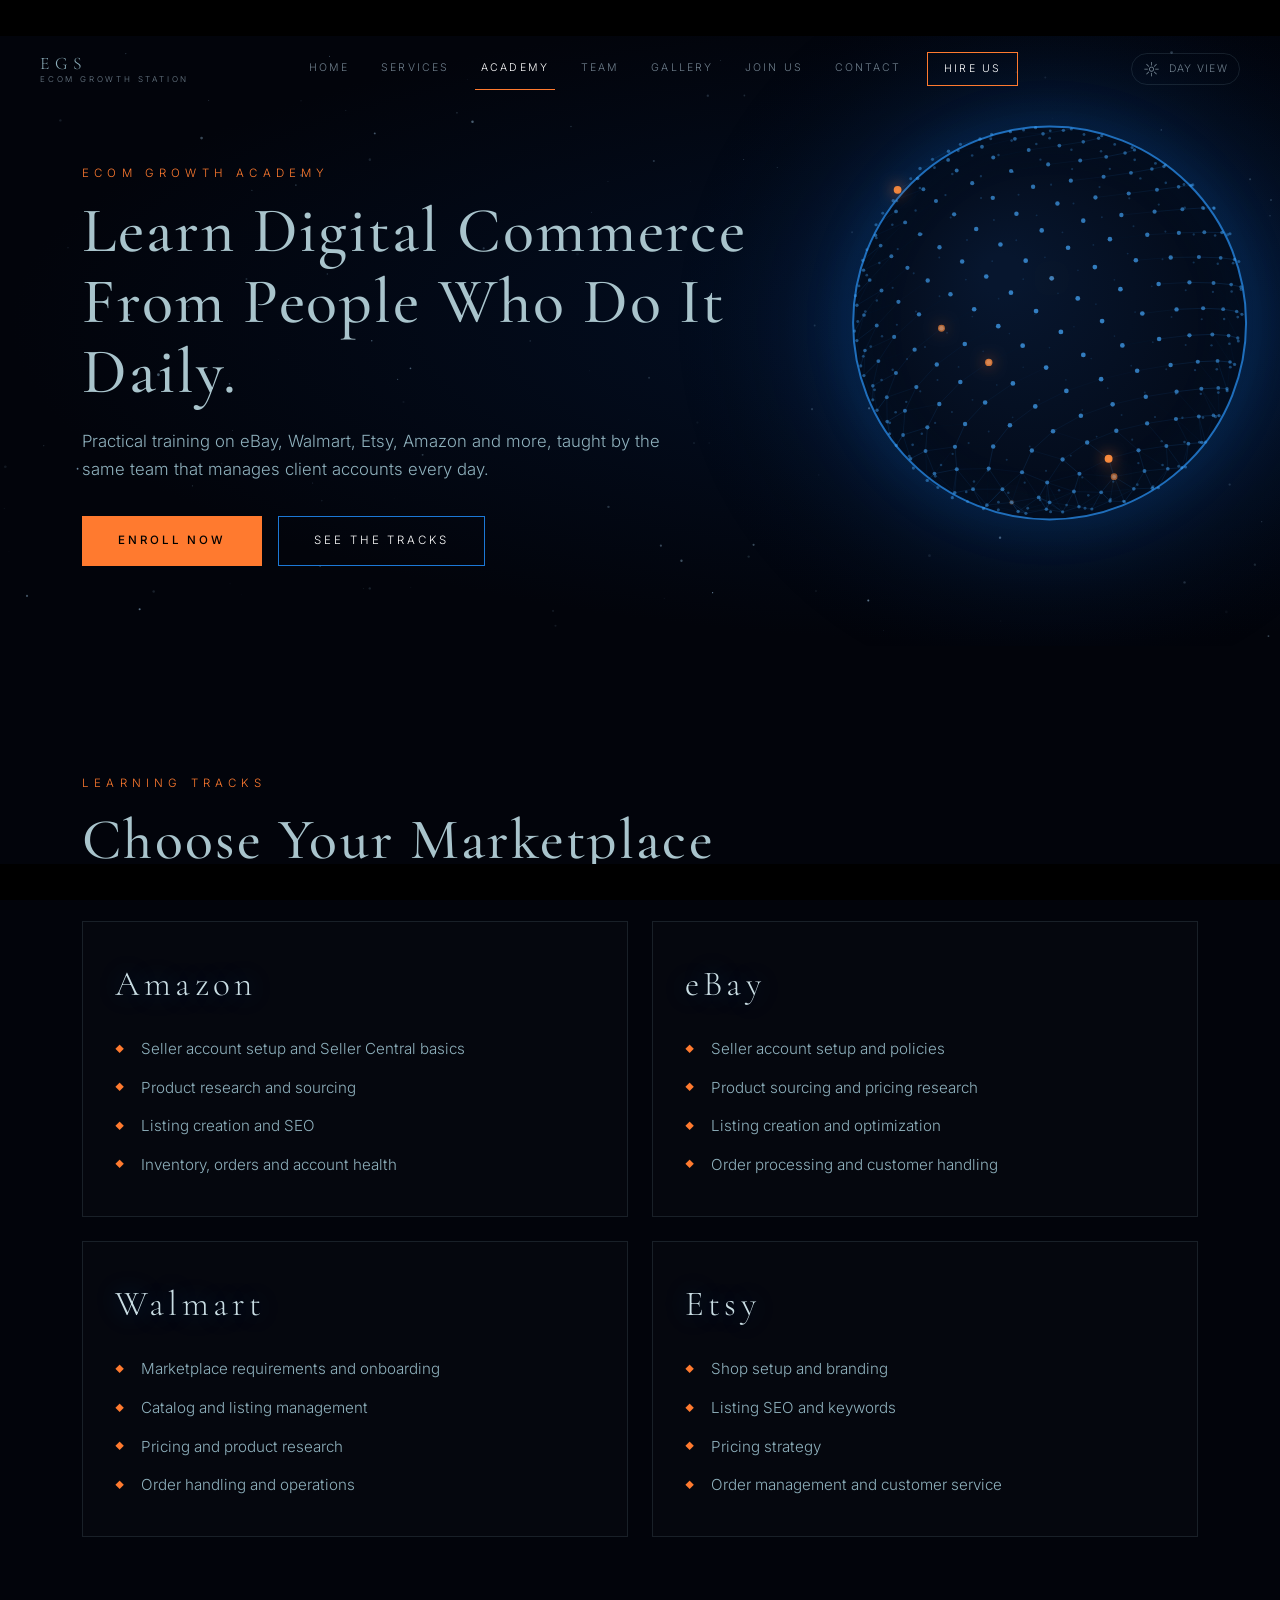
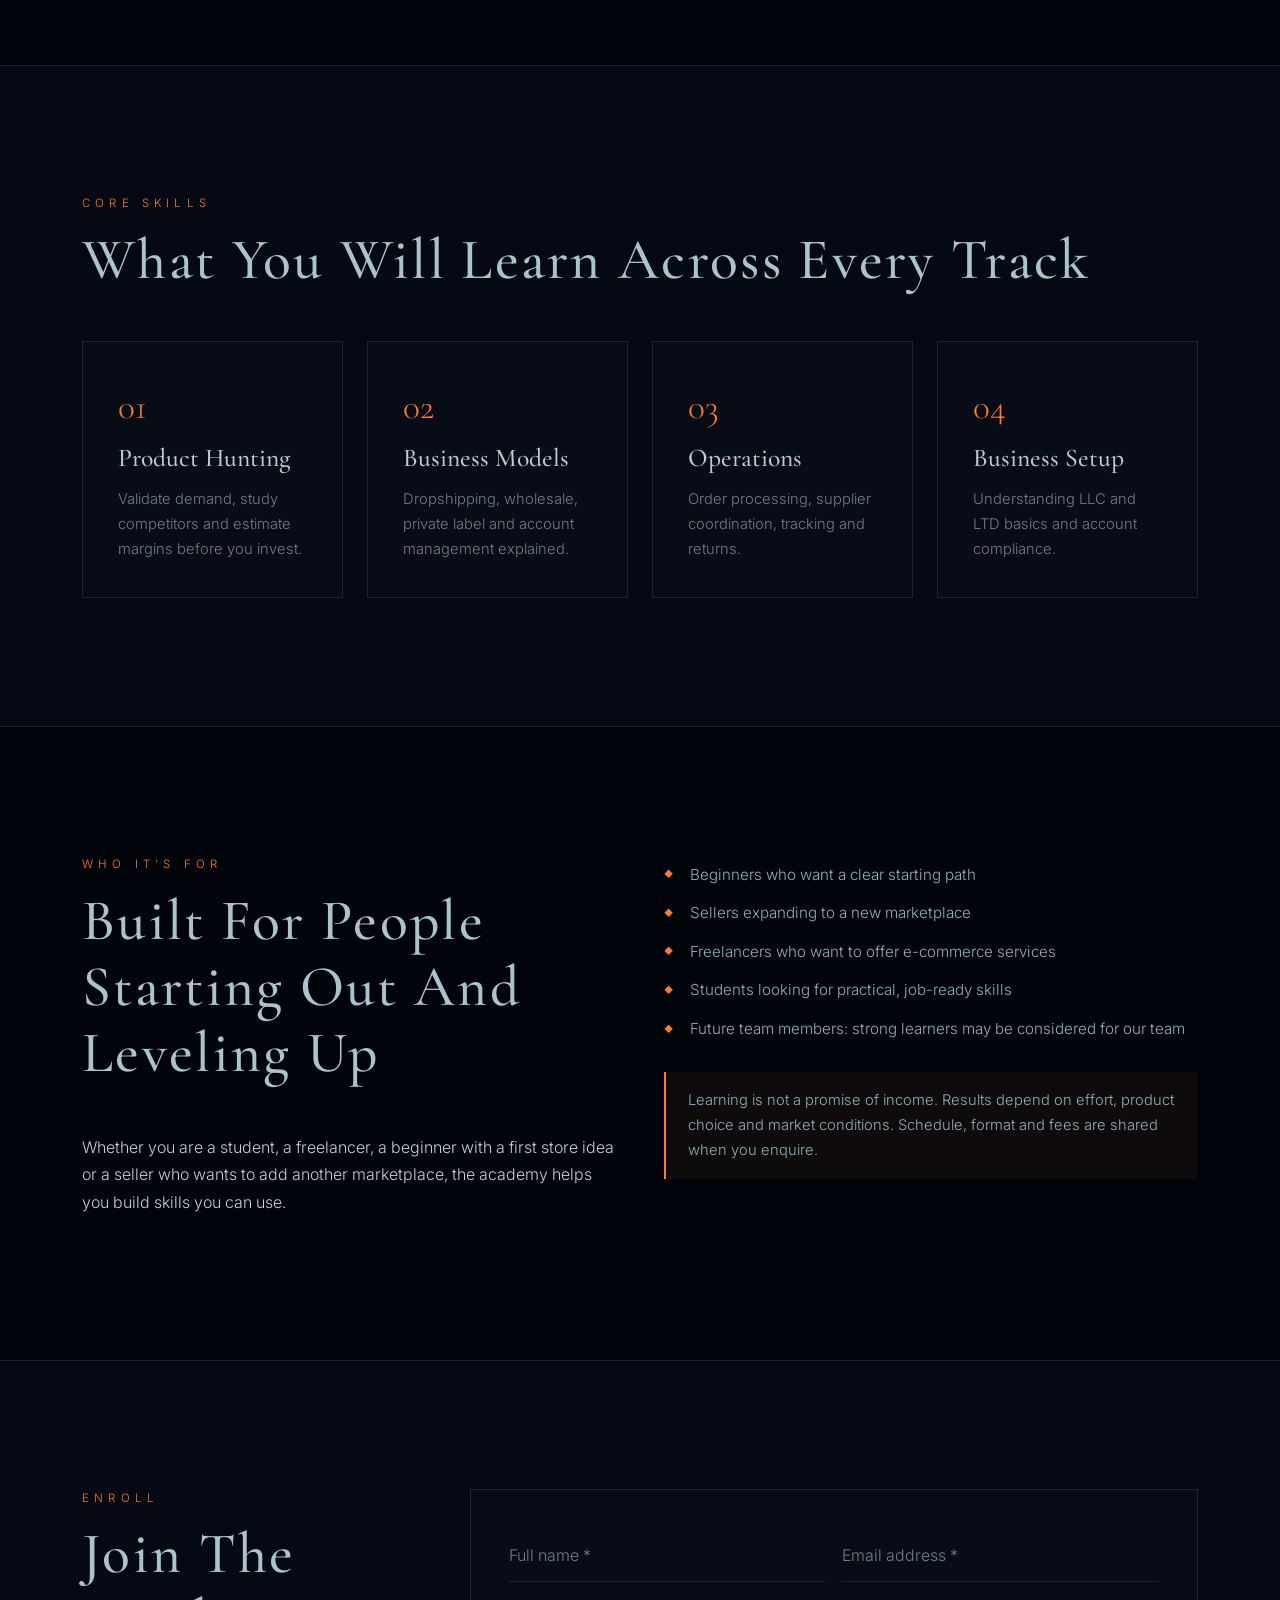
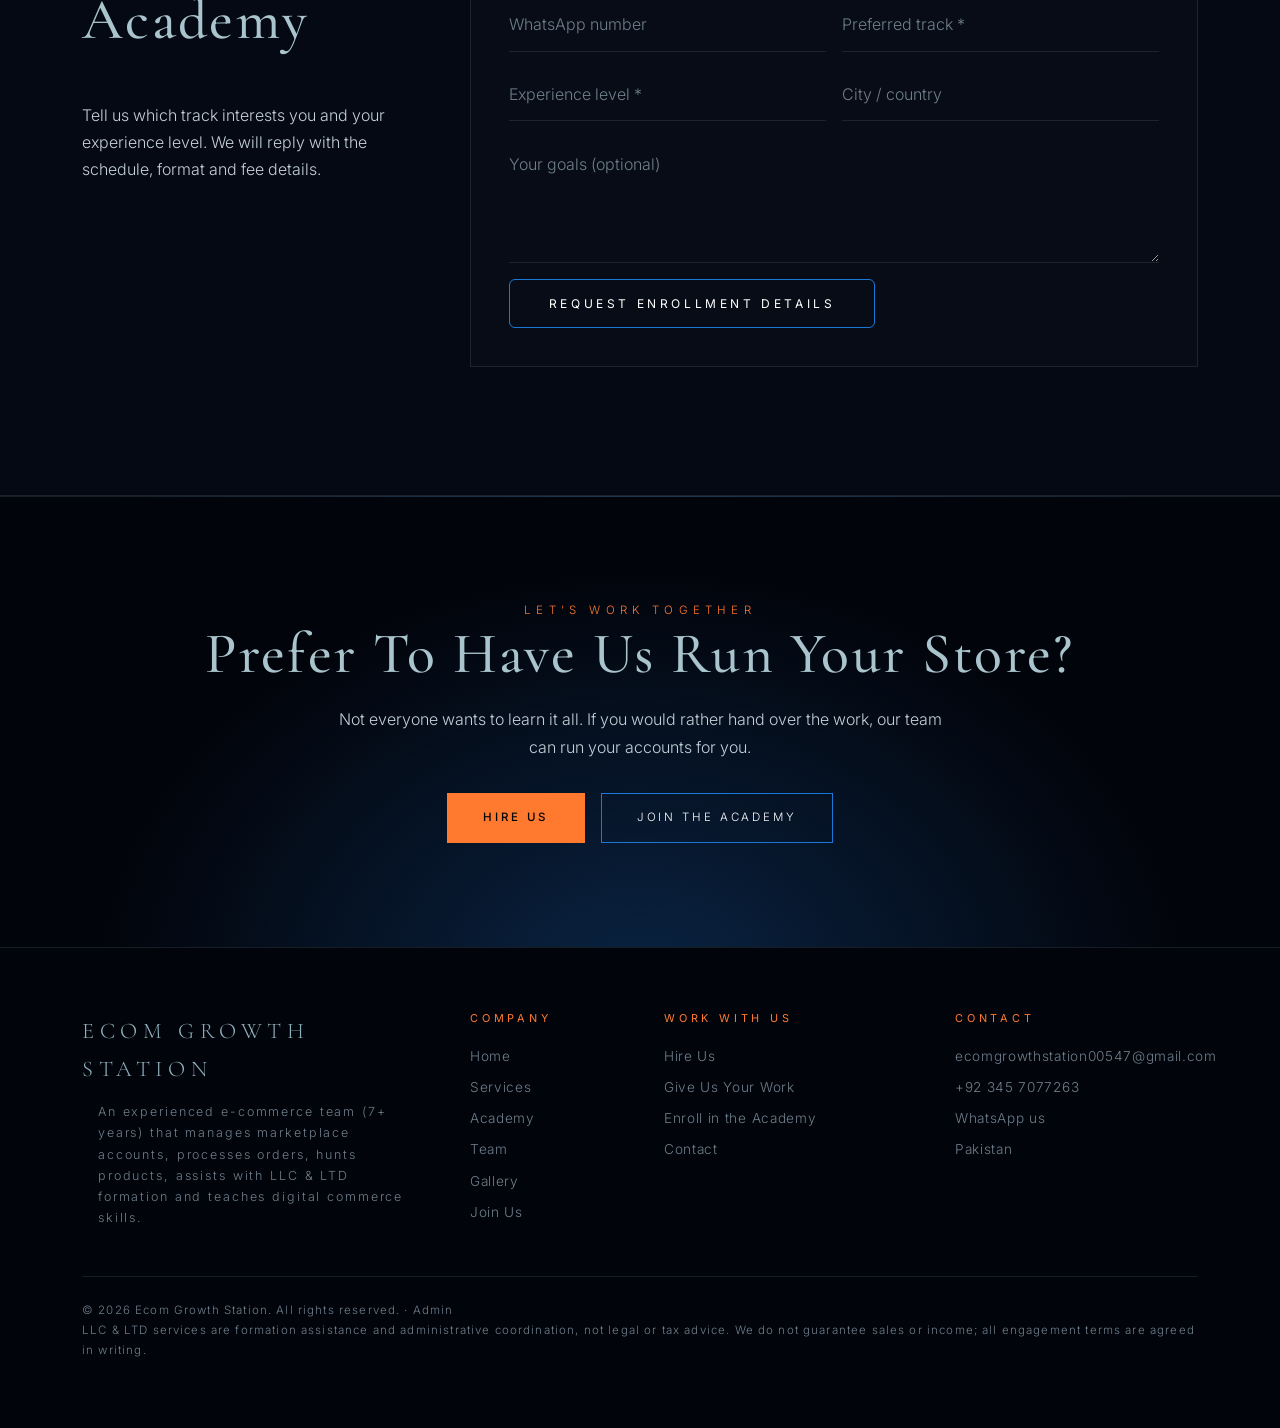
==== commit b72ef77a: "Expand Ecom Growth Station website Co-authored-by: Copilot <223556219+Copilot@users.noreply.github.c" ====
--- a/academy.html
+++ b/academy.html
@@ -18,7 +18,7 @@
 <div class="scroll-progress" id="scrollProgress"></div>
 <header class="site-nav" id="siteNav">
   <a href="index.html" class="nav-logo">EGS<small>Ecom Growth Station</small></a>
-  <ul class="nav-links" id="navLinks"><li><a href="index.html">Home</a></li><li><a href="services.html">Services</a></li><li><a href="academy.html" class="active">Academy</a></li><li><a href="team.html">Team</a></li><li><a href="join.html">Join Us</a></li><li><a href="contact.html">Contact</a></li><li><a href="hire.html" class="nav-cta">Hire Us</a></li></ul>
+  <ul class="nav-links" id="navLinks"><li><a href="index.html">Home</a></li><li><a href="services.html">Services</a></li><li><a href="academy.html" class="active">Academy</a></li><li><a href="team.html">Team</a></li><li><a href="gallery.html">Gallery</a></li><li><a href="join.html">Join Us</a></li><li><a href="contact.html">Contact</a></li><li><a href="hire.html" class="nav-cta">Hire Us</a></li></ul>
   <button class="theme-toggle" id="themeToggle" type="button" aria-pressed="false" aria-label="Switch to day view"><span class="theme-icon">&#9788;</span><span class="theme-label">Day view</span></button>
   <button class="nav-toggle" id="navToggle" type="button" aria-label="Menu"><span></span><span></span></button>
 </header>
@@ -79,7 +79,8 @@
         <p>Tell us which track interests you and your experience level. We will reply with the schedule, format and fee details.</p>
       </div>
       <div class="col-lg-8">
-        <form id="enrollForm" class="form-card reveal" data-subject="Academy enrollment enquiry" novalidate>
+        <form id="enrollForm" class="form-card reveal" data-subject="Academy enrollment enquiry" data-type="academy" novalidate>
+  <input type="text" name="website" tabindex="-1" autocomplete="off" aria-hidden="true" style="position:absolute;left:-9999px;opacity:0;height:0;width:0">
   <div class="row g-3"><div class="col-md-6"><input name="name" data-label="Full name" type="text" class="form-control" placeholder="Full name *" required></div><div class="col-md-6"><input name="email" data-label="Email address" type="email" class="form-control" placeholder="Email address *" required></div><div class="col-md-6"><input name="whatsapp" data-label="WhatsApp number" type="text" class="form-control" placeholder="WhatsApp number"></div><div class="col-md-6"><select name="track" data-label="Preferred track" class="form-control" required><option value="">Preferred track *</option><option>Amazon</option><option>eBay</option><option>Walmart</option><option>Etsy</option><option>Multiple marketplaces</option><option>Not sure yet</option></select></div><div class="col-md-6"><select name="level" data-label="Experience level" class="form-control" required><option value="">Experience level *</option><option>Complete beginner</option><option>Some experience</option><option>Active seller</option></select></div><div class="col-md-6"><input name="city" data-label="City / country" type="text" class="form-control" placeholder="City / country"></div><div class="col-12"><textarea name="message" data-label="Your goals (optional)" rows="4" class="form-control" placeholder="Your goals (optional)"></textarea></div>
     <div class="col-12"><button type="submit" class="btn btn-glow">Request Enrollment Details</button><span class="form-status"></span></div>
   </div>
@@ -104,17 +105,19 @@
         <p>An experienced e-commerce team (7+ years) that manages marketplace accounts, processes orders, hunts products, assists with LLC &amp; LTD formation and teaches digital commerce skills.</p>
       </div>
       <div class="col-6 col-lg-2"><h5>Company</h5><ul>
-        <li><a href="index.html">Home</a></li><li><a href="services.html">Services</a></li><li><a href="academy.html">Academy</a></li><li><a href="team.html">Team</a></li><li><a href="join.html">Join Us</a></li></ul></div>
+        <li><a href="index.html">Home</a></li><li><a href="services.html">Services</a></li><li><a href="academy.html">Academy</a></li><li><a href="team.html">Team</a></li><li><a href="gallery.html">Gallery</a></li><li><a href="join.html">Join Us</a></li></ul></div>
       <div class="col-6 col-lg-3"><h5>Work With Us</h5><ul>
         <li><a href="hire.html">Hire Us</a></li><li><a href="hire.html#task">Give Us Your Work</a></li><li><a href="academy.html#enroll">Enroll in the Academy</a></li><li><a href="contact.html">Contact</a></li></ul></div>
       <div class="col-lg-3"><h5>Contact</h5><ul>
-        <li>[Professional Email]</li><li>[Business WhatsApp Number]</li><li>[City, Country]</li></ul></div>
+        <li><a href="mailto:ecomgrowthstation00547@gmail.com">ecomgrowthstation00547@gmail.com</a></li><li><a href="tel:+923457077263">+92 345 7077263</a></li><li><a href="https://wa.me/923457077263" target="_blank" rel="noopener">WhatsApp us</a></li><li>Pakistan</li></ul></div>
     </div>
-    <div class="footer-bottom">&copy; <span class="js-year"></span> Ecom Growth Station. All rights reserved.<br>
+    <div class="footer-bottom">&copy; <span class="js-year"></span> Ecom Growth Station. All rights reserved. &middot; <a href="admin.html">Admin</a><br>
     LLC &amp; LTD services are formation assistance and administrative coordination, not legal or tax advice. We do not guarantee sales or income; all engagement terms are agreed in writing.</div>
   </div>
 </footer>
 <script src="vendor/bootstrap.bundle.min.js"></script>
+<script src="vendor/supabase.js"></script>
+<script src="js/config.js"></script>
 <script src="js/main.js"></script>
 </body>
 </html>
--- a/css/style.css
+++ b/css/style.css
@@ -166,7 +166,7 @@
 .modal-cat{font-size:.7rem;letter-spacing:.3em;text-transform:uppercase;color:var(--ember)}
 
 /* Responsive */
-@media (max-width:1099px){
+@media (max-width:1199px){
   .site-nav{padding:1rem 1.4rem}
   .nav-toggle{display:block}
   .nav-links{position:fixed;inset:0;background:rgba(2,4,11,.97);flex-direction:column;justify-content:center;align-items:center;gap:2rem;opacity:0;pointer-events:none;transition:opacity .4s}
@@ -287,7 +287,7 @@
 [data-theme="light"] .btn-close-white{filter:none}
 [data-theme="light"] .modal-backdrop.show{opacity:.45}
 
-@media (max-width:1099px){
+@media (max-width:1199px){
   .theme-toggle{margin-left:auto;margin-right:.7rem}
   .site-nav{padding:.8rem 1rem}
   .nav-logo,.theme-toggle,.nav-toggle{position:relative;z-index:2}
@@ -413,7 +413,7 @@
   .form-card{padding:1.5rem}
   .models-table td:first-child{white-space:normal}
 }
-@media (max-width:1099px){
+@media (max-width:1199px){
   .nav-links a.nav-cta{padding:.65rem 2rem}
 }
 
@@ -426,10 +426,26 @@
 [data-theme="light"] .nav-links a{white-space:nowrap;padding:.6rem .8rem;letter-spacing:.16em}
 [data-theme="light"] .theme-toggle{white-space:nowrap}
 [data-theme="light"] .hero-menu{bottom:calc(4vh + 4.8rem)}
-@media (max-width:1099px){
+@media (max-width:1199px){
   [data-theme="light"] .site-nav{width:auto}
   [data-theme="light"] .nav-links a{padding:.65rem 2rem;letter-spacing:.24em}
   [data-theme="light"] .hero-menu{bottom:calc(4vh + 4.2rem)}
 }
 @media (max-width:991px){.g-5,.gx-5{--bs-gutter-x:1.5rem}}
 select.form-control:required:invalid{color:var(--ink-soft)}
+
+/* ===== media ===== */
+.video-frame{position:relative;aspect-ratio:16/9;border:1px solid var(--line);background:#000;overflow:hidden}
+.video-frame video{position:absolute;inset:0;width:100%;height:100%;object-fit:cover;background:#000}
+.media-card{display:block;position:relative;overflow:hidden;border:1px solid var(--line);background:#04070f;transition:transform .4s,box-shadow .4s,border-color .4s}
+.media-card img{display:block;width:100%;aspect-ratio:3/2;object-fit:cover;transition:transform .8s}
+.media-card:hover{transform:translateY(-5px);border-color:rgba(28,120,214,.5);box-shadow:0 18px 50px -12px var(--blue-glow)}
+.media-card:hover img{transform:scale(1.06)}
+.media-card .cap{position:absolute;left:0;right:0;bottom:0;padding:1.2rem 1.2rem .9rem;background:linear-gradient(to top,rgba(2,4,11,.9),transparent);font-family:var(--serif);font-size:1.35rem;color:#fff}
+.gal-note{margin:.7rem 0 0;font-size:.85rem;color:var(--ink-soft)}
+code{color:var(--ember);font-size:.85em}
+[data-theme="light"] .video-frame{border:0;border-radius:26px;box-shadow:var(--raised)}
+[data-theme="light"] .media-card{border:0;border-radius:26px;box-shadow:var(--raised)}
+[data-theme="light"] .media-card:hover{border:0;box-shadow:var(--raised)}
+[data-theme="light"] .media-card .cap{color:#fff}
+[data-theme="light"] code{color:var(--blue)}
